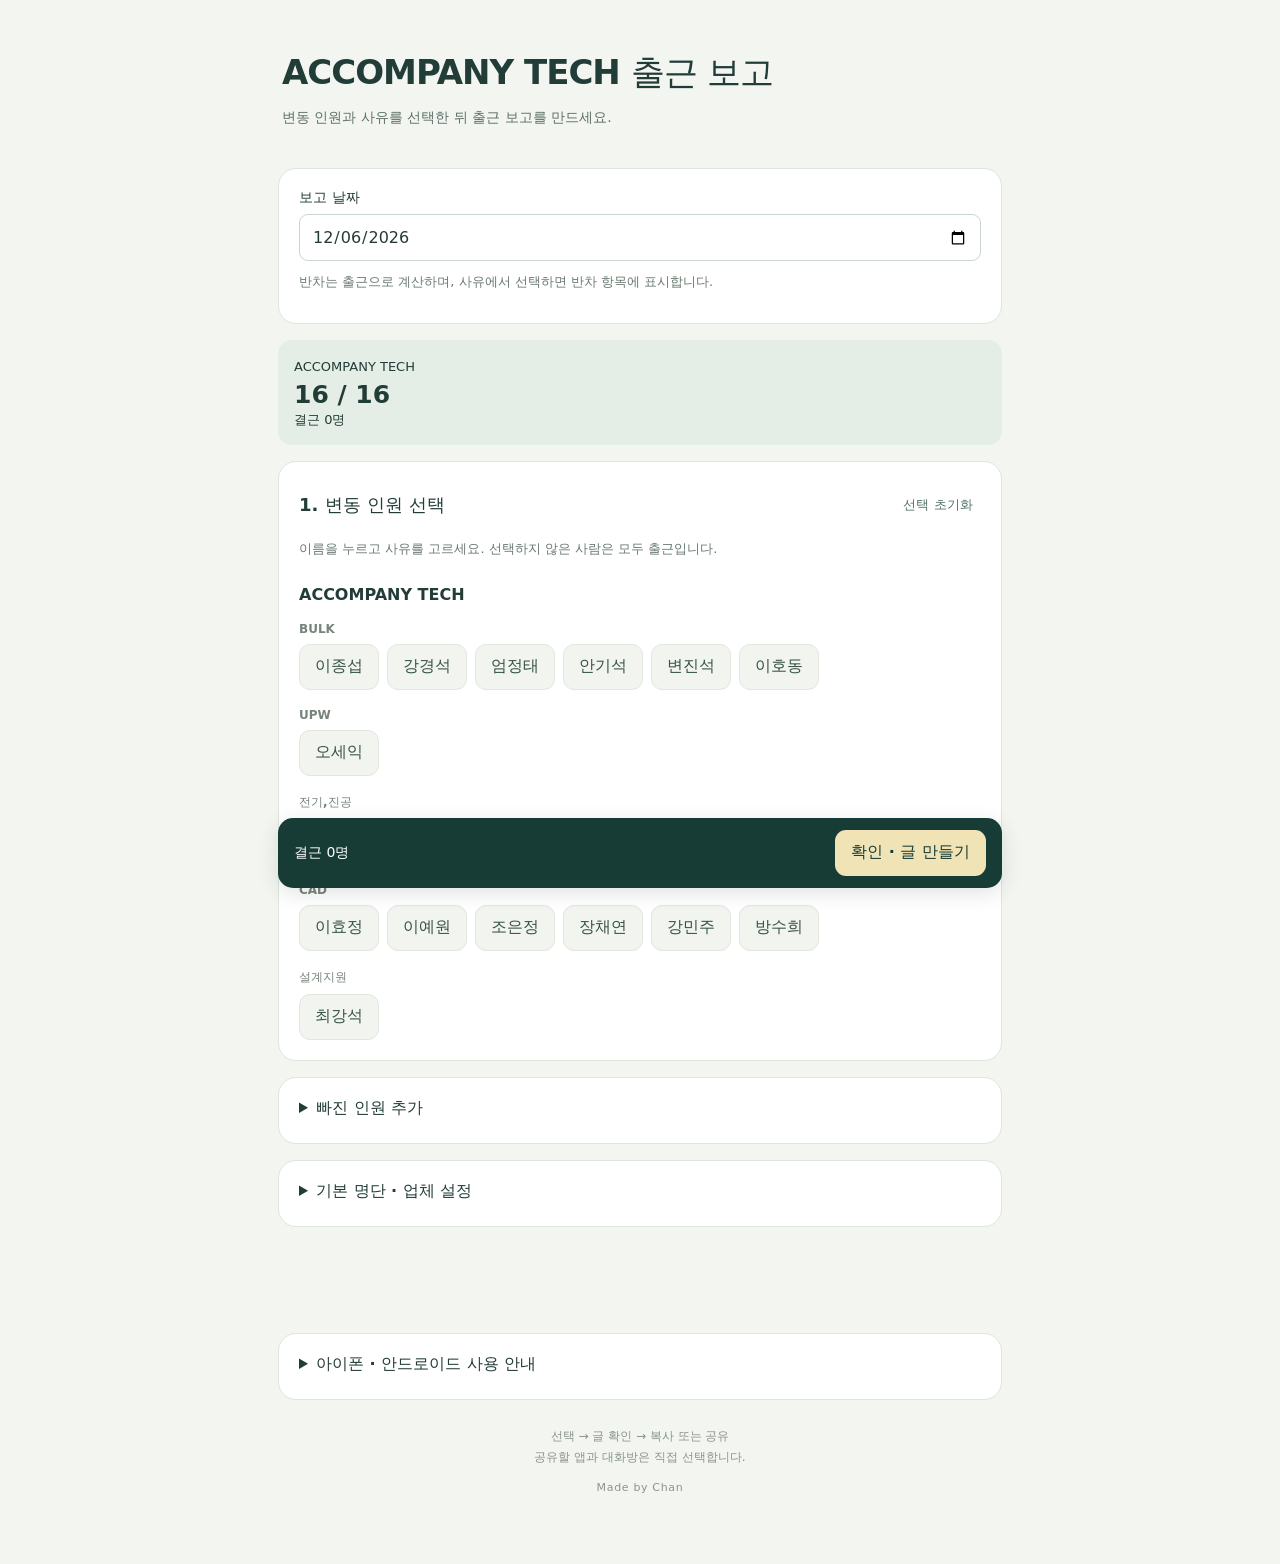
==== index.html @ 7233de6a "Create standalone ACCOMPANY TECH attendance report" ====
<!doctype html>
<html lang="ko"><head><meta charset="utf-8"><meta name="viewport" content="width=device-width,initial-scale=1,viewport-fit=cover"><meta name="color-scheme" content="light"><meta name="theme-color" content="#f3f5f1"><title>ACCOMPANY TECH 출근 보고</title><style>html,body{background:#f3f5f1;color:#223c38;color-scheme:only light}#startup{margin:16px 0;padding:16px;border:1px solid #d6b477;border-radius:12px;background:#fff5df;color:#634711;font:15px/1.7 system-ui,sans-serif}#startup a{display:inline-block;margin-top:8px;color:#194f43;text-decoration:underline}[hidden]{display:none!important}</style><link rel="stylesheet" href="style.css"><link rel="stylesheet" href="extras.css"></head>
<body><main>
<header><h1>ACCOMPANY TECH 출근 보고</h1><p>변동 인원과 사유를 선택한 뒤 출근 보고를 만드세요.</p></header>
<aside id="startup" role="status" aria-live="polite"><span id="startup-message">명단을 준비하고 있습니다. 오래 멈춰 있으면 다시 열기를 눌러주세요.</span><br><a id="startup-retry" href="?reload=1">다시 열기</a></aside>
<noscript><p>보고서를 작성하려면 브라우저의 JavaScript 실행을 허용한 뒤 다시 열어주세요.</p></noscript>
<script src="startup.js"></script>
<div id="notice" class="notice" role="status" hidden></div>
<section class="date-card"><label for="date">보고 날짜</label><input id="date" type="date" required><p class="hint">반차는 출근으로 계산하며, 사유에서 선택하면 반차 항목에 표시합니다.</p></section>
<div id="totals" class="totals" aria-live="polite"></div>
<section><div class="section-head"><h2>1. 변동 인원 선택</h2><button id="reset" class="text-button">선택 초기화</button></div><p class="hint">이름을 누르고 사유를 고르세요. 선택하지 않은 사람은 모두 출근입니다.</p><div id="roster"></div></section>
<details><summary>빠진 인원 추가</summary><form id="add-form"><div class="two"><div><label for="add-org">소속</label><select id="add-org"><option value="partner">ACCOMPANY TECH</option></select></div><div><label for="add-group">파트</label><select id="add-group"></select></div></div><label for="add-name">이름</label><input id="add-name" required maxlength="30" placeholder="이름 입력"><label class="check"><input id="add-new" type="checkbox">오늘 신규 입사자입니다</label><button type="submit" class="secondary">오늘 명단에 추가</button><p class="hint">오늘만 추가됩니다. 이후에도 포함하려면 아래 기본 명단에도 등록하세요.</p></form><div id="extra-list"></div></details>
<details id="settings"><summary>기본 명단 · 업체 설정</summary><p class="hint">파트 : 이름 이름 형식입니다. 변경 후 저장하세요. 퇴사자는 이름을 선택한 뒤 사유를 ‘퇴사’로 바꾸고 ‘퇴사 처리’를 누르면 오늘 보고에는 퇴사자로 남고 다음 보고부터 기본 명단에서 제외됩니다.</p><label for="company">업체명</label><input id="company"><label for="partner">기본 명단</label><textarea id="partner" rows="9"></textarea><p class="hint">2026년 10월 20일 기준: ACCOMPANY TECH 16명입니다.</p><button id="save" class="secondary">기본 설정 저장</button><p class="hint">기본 설정만 이 브라우저에 저장합니다. 매일의 결근 선택과 완성 글은 저장하지 않습니다. 페이지를 다시 열면 전원 출근으로 시작합니다.</p></details>
<div class="confirm-bar"><span id="selection-count">결근 0명</span><button id="generate">확인 · 글 만들기</button></div>
<section id="result" hidden><div class="section-head"><h2>2. 완성 글 확인</h2><span class="badge">직접 수정 가능</span></div><p id="stale" class="notice" hidden>명단이나 날짜가 변경되었습니다. ‘확인 · 글 만들기’를 다시 눌러주세요.</p><label for="output" class="hint">수정 내용까지 그대로 복사·공유됩니다.</label><textarea id="output" rows="24"></textarea><div class="actions"><button id="copy">텍스트 복사</button><button id="share" class="kakao">공유하기</button></div><p id="share-help" class="hint">휴대폰 공유 메뉴에서 카카오톡을 선택하세요. 카카오톡이 보이지 않으면 복사 후 붙여넣으세요.</p><div id="status" role="status" aria-live="polite"></div></section>
<details><summary>아이폰 · 안드로이드 사용 안내</summary><p class="hint">이 주소를 아이폰 Safari 또는 안드로이드 Chrome·삼성 인터넷에서 열어 사용하세요. 카카오톡 안에서 열었을 때 복사나 공유가 안 되면 휴대폰 기본 브라우저에서 다시 열어주세요.</p><p class="hint">자주 사용하면 브라우저 메뉴의 홈 화면 추가 기능으로 바로가기를 만들 수 있습니다. 기본 명단은 브라우저별로 저장되므로 같은 브라우저를 계속 사용하세요.</p></details>
<footer>선택 → 글 확인 → 복사 또는 공유<br>공유할 앱과 대화방은 직접 선택합니다.<small>Made by Chan</small></footer>
</main><script src="roster.js"></script><script src="app.js"></script></body></html>
---- style.css ----
:root{font-family:system-ui,-apple-system,'Malgun Gothic',sans-serif;color:#223c38;background:#f3f5f1;font-synthesis:none}*{box-sizing:border-box}body{margin:0}main{max-width:760px;margin:auto;padding:30px 18px 40px}header{padding:10px 4px 14px}.eyebrow{font-size:11px;letter-spacing:2px;color:#58746c;font-weight:700}h1{font-size:clamp(25px,5vw,34px);letter-spacing:-1px;margin:10px 0}p{line-height:1.6;margin:10px 0}header p{color:#5e7069;font-size:14px}section,details{background:white;border:1px solid #dde5dd;border-radius:18px;padding:20px;margin-top:16px}h2{font-size:18px;margin:0}h3{font-size:16px;margin:24px 0 12px}.hint{color:#697970;font-size:13px;line-height:1.7}.date-card label{margin-top:0}.totals{display:grid;grid-template-columns:1fr;gap:12px;margin-top:16px}.total{background:#e5eee6;border-radius:14px;padding:16px}.total strong{display:block;font-size:25px;margin-top:5px}.total span{font-size:13px}.section-head{display:flex;align-items:center;justify-content:space-between;gap:8px}button,input,select,textarea{font:inherit}button{border:0;border-radius:11px;min-height:46px;padding:11px 16px;background:#214f43;color:white;font-weight:650;cursor:pointer}button:disabled{opacity:.4;cursor:default}button:focus-visible,input:focus-visible,textarea:focus-visible,select:focus-visible,summary:focus-visible{outline:3px solid #c08028;outline-offset:3px}button.secondary{background:#e8efe8;color:#254738}.text-button{background:transparent;color:#527268;font-size:13px;padding:8px}.group-label{margin:18px 0 8px;font-size:12px;font-weight:700;color:#778479}.names{display:flex;flex-wrap:wrap;gap:8px}.person{background:#f1f4ef;border:1px solid #e1e7de;color:#385344;padding:9px 15px;min-width:73px}.person[aria-pressed=true]{background:#fff0dd;border-color:#cb954a;color:#805615}.absence{margin-top:10px;border-left:3px solid #d9ad68;padding:8px 12px;background:#fffaf3;border-radius:5px}.absence label{font-size:13px;margin-top:3px}.absence select{margin:6px 0}.absence input{margin-top:6px}label{display:block;margin:16px 0 7px;font-size:14px;font-weight:600}input:not([type=checkbox]),select,textarea{display:block;width:100%;min-width:0;max-width:100%;border:1px solid #cbd7cd;border-radius:9px;background:white;color:#273c30;padding:12px;font-size:16px}textarea{resize:vertical;line-height:1.65;font-size:16px}.check{display:flex;align-items:center;gap:9px;line-height:1.5}.check input{width:20px;height:20px}.two{display:grid;grid-template-columns:1fr 1fr;gap:12px}summary{font-weight:650;cursor:pointer;min-height:25px}.confirm-bar{position:sticky;bottom:max(12px,env(safe-area-inset-bottom));z-index:1;display:flex;align-items:center;justify-content:space-between;gap:10px;background:#173c36;color:white;margin-top:20px;border-radius:15px;padding:12px 16px;box-shadow:0 5px 20px #14281b22}.confirm-bar span{font-size:14px}.confirm-bar button{background:#f0e4b7;color:#173c36}.actions{display:grid;grid-template-columns:1fr 1fr;gap:10px;margin-top:16px}.kakao{background:#fee500;color:#30291b}.notice{padding:13px 16px;background:#fff1d9;color:#755217;border-radius:12px;font-size:13px;line-height:1.7}.badge{font-size:11px;color:#5c7968;white-space:nowrap}#status{font-size:14px;line-height:1.6;color:#215c45;margin-top:12px}footer{text-align:center;color:#89958c;font-size:12px;line-height:1.8;padding:26px 0}#extra-list button{margin-left:8px;background:transparent;color:#8e493c;font-size:13px}#extra-list p{font-size:13px}#result{scroll-margin-top:12px}#output{min-height:420px}[hidden]{display:none!important}@media(max-width:390px){main{padding:20px 12px 30px}section,details{padding:16px}.person{min-width:67px;padding:9px 12px}.confirm-bar{padding:10px}.confirm-bar span{font-size:12px}}
---- extras.css ----
footer small {
  display: block;
  margin-top: 9px;
  font-size: 11px;
  letter-spacing: .06em;
}

.danger {
  background: #9c3f32;
}

.person.retired {
  background: #f2e9e7;
  border-color: #d8b8b2;
  color: #7d4138;
}

.absence button {
  width: 100%;
  margin-top: 10px;
}
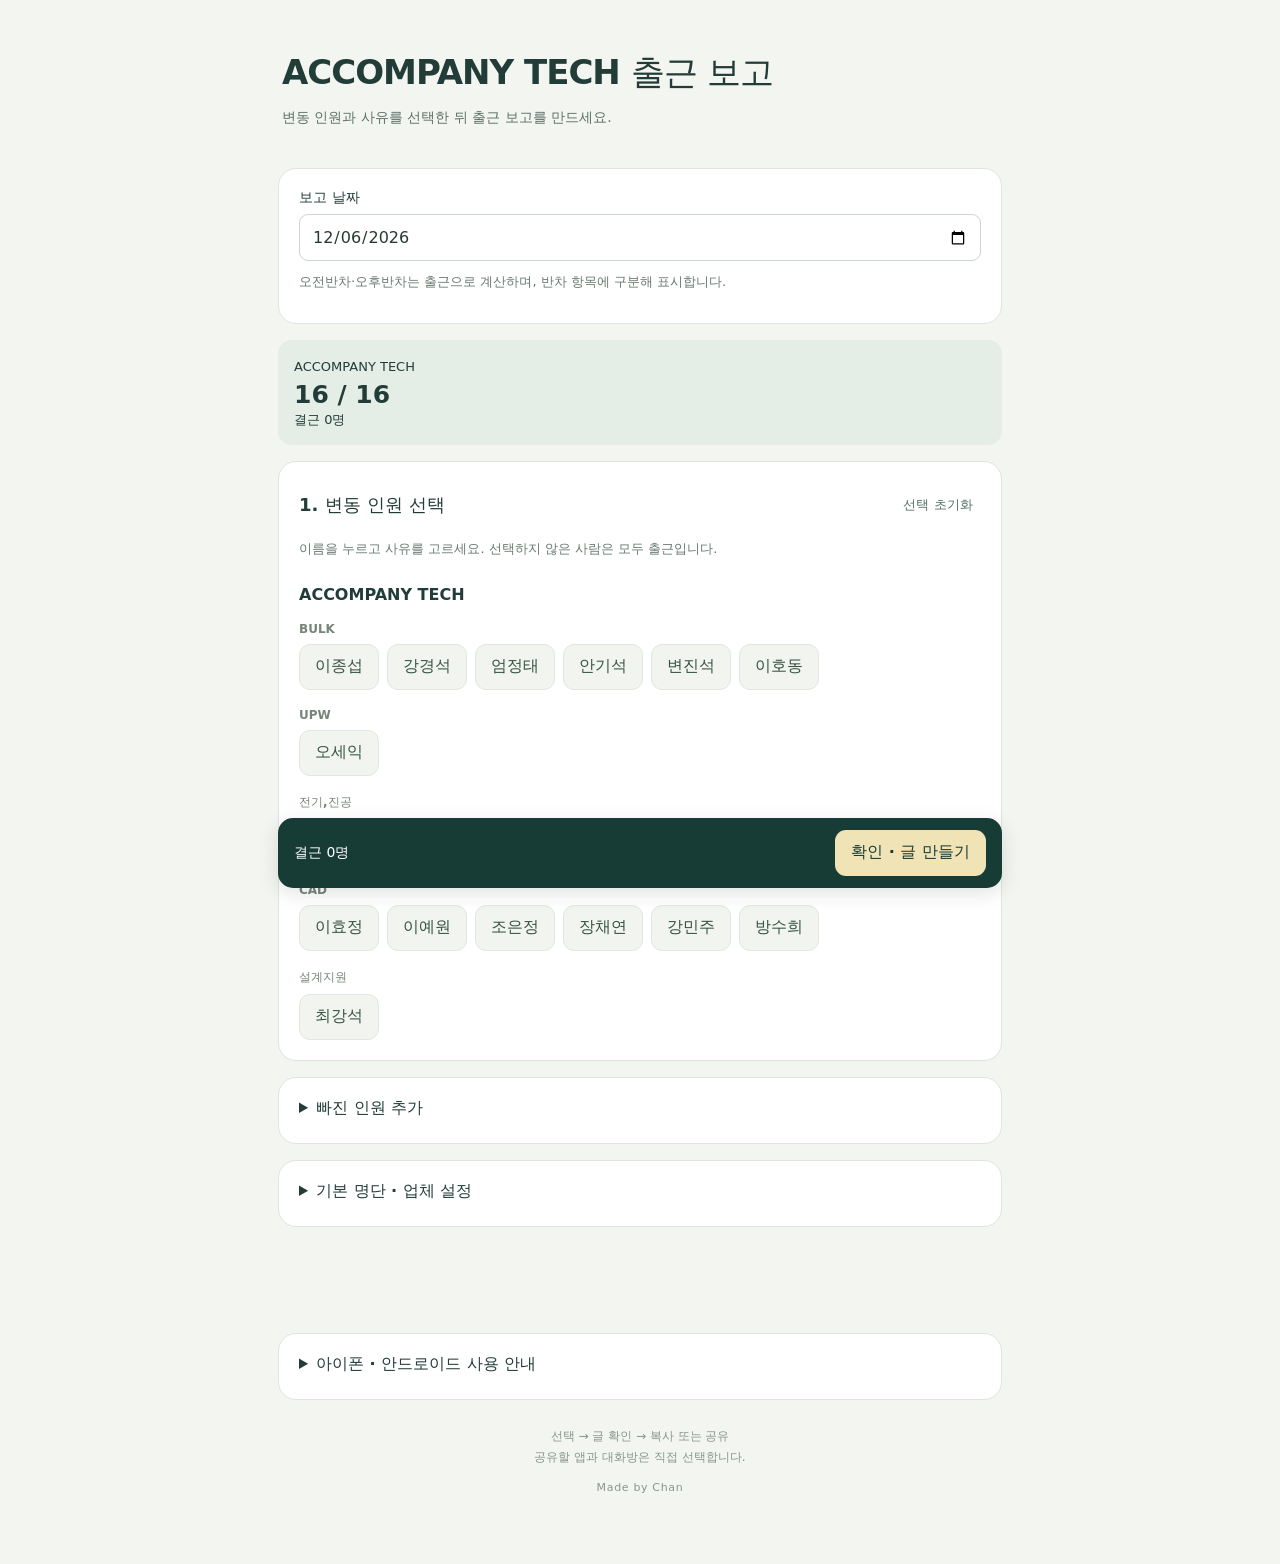
==== commit 812d40d9: "Split half-day leave and make mobile sharing failures recoverable" ====
--- a/index.html
+++ b/index.html
@@ -6,13 +6,13 @@
 <noscript><p>보고서를 작성하려면 브라우저의 JavaScript 실행을 허용한 뒤 다시 열어주세요.</p></noscript>
 <script src="startup.js"></script>
 <div id="notice" class="notice" role="status" hidden></div>
-<section class="date-card"><label for="date">보고 날짜</label><input id="date" type="date" required><p class="hint">반차는 출근으로 계산하며, 사유에서 선택하면 반차 항목에 표시합니다.</p></section>
+<section class="date-card"><label for="date">보고 날짜</label><input id="date" type="date" required><p class="hint">오전반차·오후반차는 출근으로 계산하며, 반차 항목에 구분해 표시합니다.</p></section>
 <div id="totals" class="totals" aria-live="polite"></div>
 <section><div class="section-head"><h2>1. 변동 인원 선택</h2><button id="reset" class="text-button">선택 초기화</button></div><p class="hint">이름을 누르고 사유를 고르세요. 선택하지 않은 사람은 모두 출근입니다.</p><div id="roster"></div></section>
 <details><summary>빠진 인원 추가</summary><form id="add-form"><div class="two"><div><label for="add-org">소속</label><select id="add-org"><option value="partner">ACCOMPANY TECH</option></select></div><div><label for="add-group">파트</label><select id="add-group"></select></div></div><label for="add-name">이름</label><input id="add-name" required maxlength="30" placeholder="이름 입력"><label class="check"><input id="add-new" type="checkbox">오늘 신규 입사자입니다</label><button type="submit" class="secondary">오늘 명단에 추가</button><p class="hint">오늘만 추가됩니다. 이후에도 포함하려면 아래 기본 명단에도 등록하세요.</p></form><div id="extra-list"></div></details>
 <details id="settings"><summary>기본 명단 · 업체 설정</summary><p class="hint">파트 : 이름 이름 형식입니다. 변경 후 저장하세요. 퇴사자는 이름을 선택한 뒤 사유를 ‘퇴사’로 바꾸고 ‘퇴사 처리’를 누르면 오늘 보고에는 퇴사자로 남고 다음 보고부터 기본 명단에서 제외됩니다.</p><label for="company">업체명</label><input id="company"><label for="partner">기본 명단</label><textarea id="partner" rows="9"></textarea><p class="hint">2026년 10월 20일 기준: ACCOMPANY TECH 16명입니다.</p><button id="save" class="secondary">기본 설정 저장</button><p class="hint">기본 설정만 이 브라우저에 저장합니다. 매일의 결근 선택과 완성 글은 저장하지 않습니다. 페이지를 다시 열면 전원 출근으로 시작합니다.</p></details>
 <div class="confirm-bar"><span id="selection-count">결근 0명</span><button id="generate">확인 · 글 만들기</button></div>
-<section id="result" hidden><div class="section-head"><h2>2. 완성 글 확인</h2><span class="badge">직접 수정 가능</span></div><p id="stale" class="notice" hidden>명단이나 날짜가 변경되었습니다. ‘확인 · 글 만들기’를 다시 눌러주세요.</p><label for="output" class="hint">수정 내용까지 그대로 복사·공유됩니다.</label><textarea id="output" rows="24"></textarea><div class="actions"><button id="copy">텍스트 복사</button><button id="share" class="kakao">공유하기</button></div><p id="share-help" class="hint">휴대폰 공유 메뉴에서 카카오톡을 선택하세요. 카카오톡이 보이지 않으면 복사 후 붙여넣으세요.</p><div id="status" role="status" aria-live="polite"></div></section>
+<section id="result" hidden><div class="section-head"><h2>2. 완성 글 확인</h2><span class="badge">직접 수정 가능</span></div><p id="stale" class="notice" hidden>명단이나 날짜가 변경되었습니다. ‘확인 · 글 만들기’를 다시 눌러주세요.</p><label for="output" class="hint">수정 내용까지 그대로 복사·공유됩니다.</label><textarea id="output" rows="24"></textarea><div id="share-feedback" class="notice" hidden><p id="share-message" role="status" aria-live="polite"></p><button id="share-copy" type="button" class="secondary">복사해서 카카오톡에 붙여넣기</button><p class="hint">앱에서 공유창을 지원하지 않으면 복사를 이용하세요. 공유 메뉴는 Chrome에서 다시 시도할 수 있습니다.</p></div><div class="actions"><button id="copy">텍스트 복사</button><button id="share" class="kakao">공유하기</button></div><p id="share-help" class="hint">휴대폰 공유 메뉴에서 카카오톡을 선택하세요. 카카오톡이 보이지 않으면 복사 후 붙여넣으세요.</p><div id="status" role="status" aria-live="polite"></div></section>
 <details><summary>아이폰 · 안드로이드 사용 안내</summary><p class="hint">이 주소를 아이폰 Safari 또는 안드로이드 Chrome·삼성 인터넷에서 열어 사용하세요. 카카오톡 안에서 열었을 때 복사나 공유가 안 되면 휴대폰 기본 브라우저에서 다시 열어주세요.</p><p class="hint">자주 사용하면 브라우저 메뉴의 홈 화면 추가 기능으로 바로가기를 만들 수 있습니다. 기본 명단은 브라우저별로 저장되므로 같은 브라우저를 계속 사용하세요.</p></details>
 <footer>선택 → 글 확인 → 복사 또는 공유<br>공유할 앱과 대화방은 직접 선택합니다.<small>Made by Chan</small></footer>
 </main><script src="roster.js"></script><script src="app.js"></script></body></html>
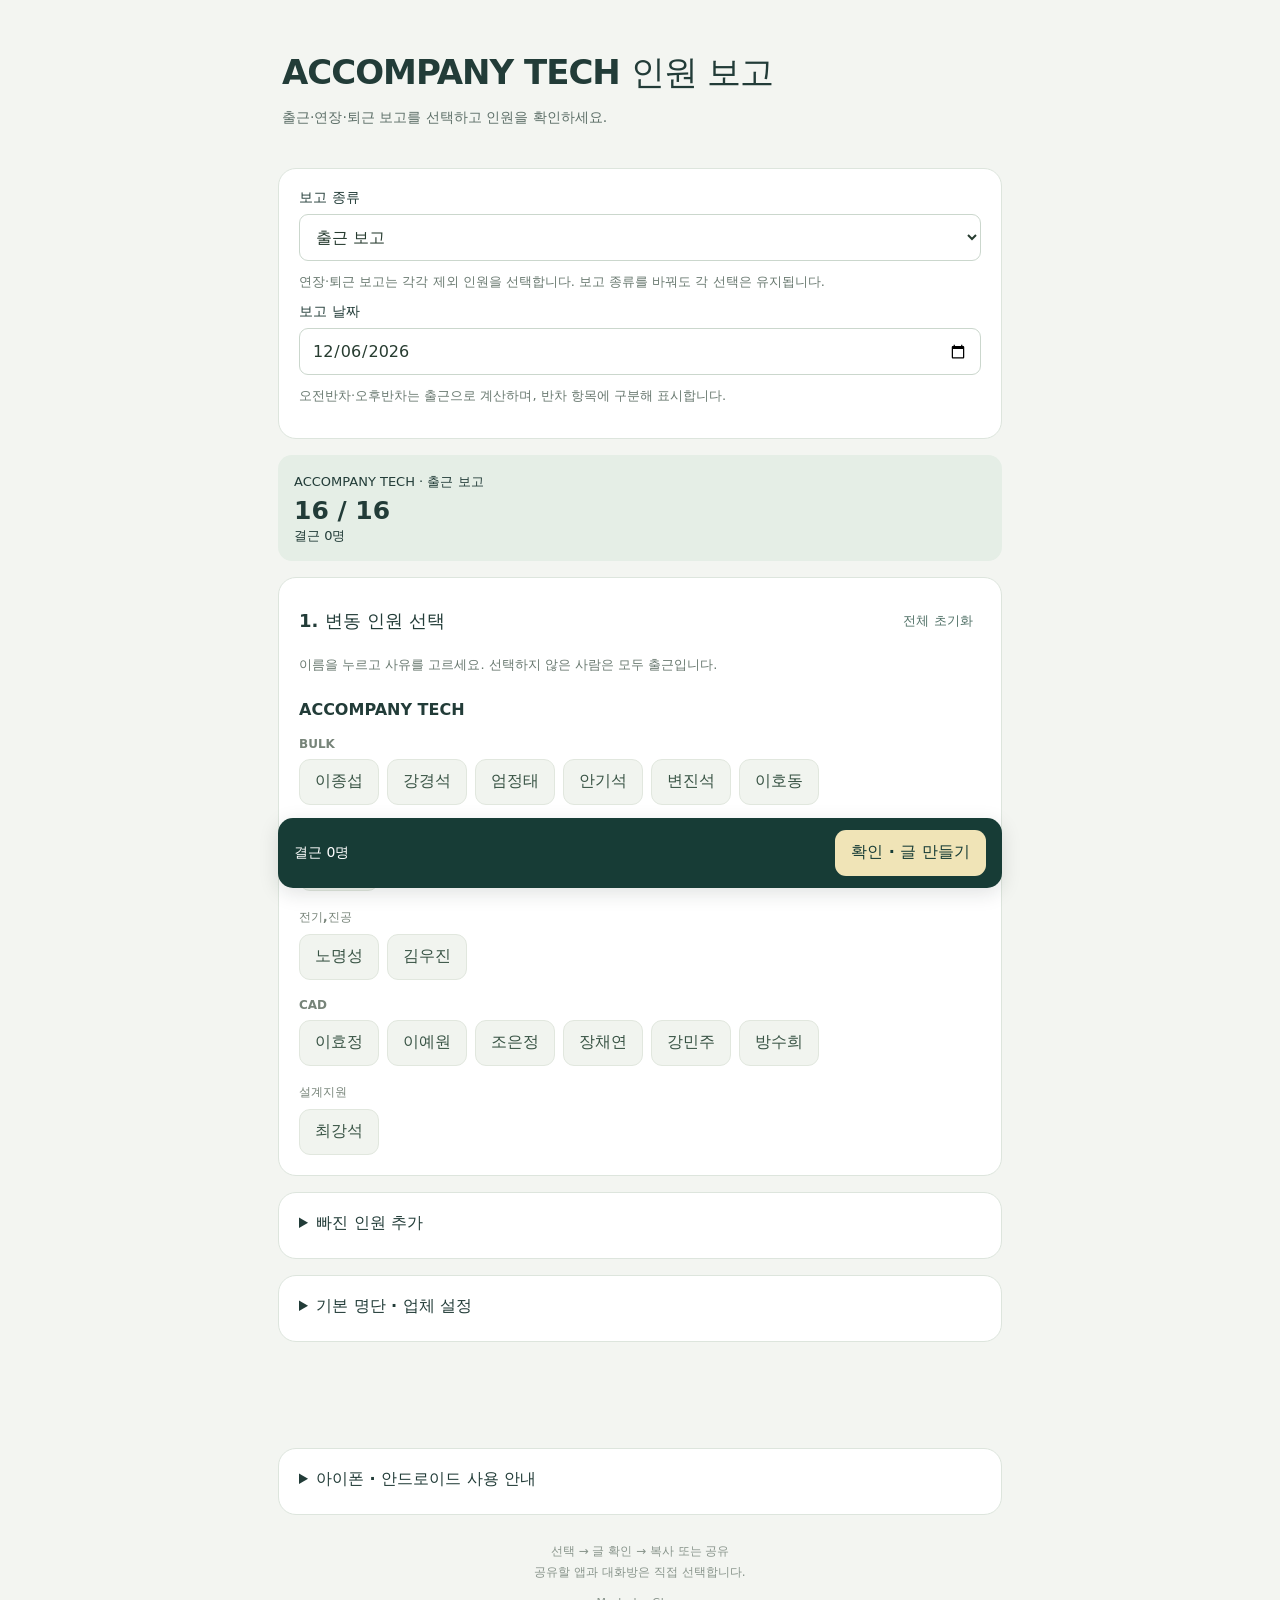
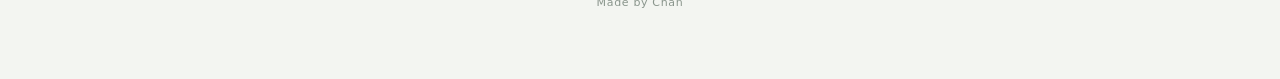
==== commit ff634861: "Add attendance, overtime and departure report selection" ====
--- a/index.html
+++ b/index.html
@@ -1,16 +1,16 @@
 <!doctype html>
-<html lang="ko"><head><meta charset="utf-8"><meta name="viewport" content="width=device-width,initial-scale=1,viewport-fit=cover"><meta name="color-scheme" content="light"><meta name="theme-color" content="#f3f5f1"><title>ACCOMPANY TECH 출근 보고</title><style>html,body{background:#f3f5f1;color:#223c38;color-scheme:only light}#startup{margin:16px 0;padding:16px;border:1px solid #d6b477;border-radius:12px;background:#fff5df;color:#634711;font:15px/1.7 system-ui,sans-serif}#startup a{display:inline-block;margin-top:8px;color:#194f43;text-decoration:underline}[hidden]{display:none!important}</style><link rel="stylesheet" href="style.css"><link rel="stylesheet" href="extras.css"></head>
+<html lang="ko"><head><meta charset="utf-8"><meta name="viewport" content="width=device-width,initial-scale=1,viewport-fit=cover"><meta name="color-scheme" content="light"><meta name="theme-color" content="#f3f5f1"><title>ACCOMPANY TECH 인원 보고</title><style>html,body{background:#f3f5f1;color:#223c38;color-scheme:only light}#startup{margin:16px 0;padding:16px;border:1px solid #d6b477;border-radius:12px;background:#fff5df;color:#634711;font:15px/1.7 system-ui,sans-serif}#startup a{display:inline-block;margin-top:8px;color:#194f43;text-decoration:underline}[hidden]{display:none!important}</style><link rel="stylesheet" href="style.css"><link rel="stylesheet" href="extras.css"></head>
 <body><main>
-<header><h1>ACCOMPANY TECH 출근 보고</h1><p>변동 인원과 사유를 선택한 뒤 출근 보고를 만드세요.</p></header>
+<header><h1>ACCOMPANY TECH 인원 보고</h1><p>출근·연장·퇴근 보고를 선택하고 인원을 확인하세요.</p></header>
 <aside id="startup" role="status" aria-live="polite"><span id="startup-message">명단을 준비하고 있습니다. 오래 멈춰 있으면 다시 열기를 눌러주세요.</span><br><a id="startup-retry" href="?reload=1">다시 열기</a></aside>
 <noscript><p>보고서를 작성하려면 브라우저의 JavaScript 실행을 허용한 뒤 다시 열어주세요.</p></noscript>
 <script src="startup.js"></script>
 <div id="notice" class="notice" role="status" hidden></div>
-<section class="date-card"><label for="date">보고 날짜</label><input id="date" type="date" required><p class="hint">오전반차·오후반차는 출근으로 계산하며, 반차 항목에 구분해 표시합니다.</p></section>
+<section class="date-card"><label for="report-type">보고 종류</label><select id="report-type"><option value="출근 보고">출근 보고</option><option value="연장 보고">연장 보고</option><option value="퇴근 보고">퇴근 보고</option></select><p class="hint">연장·퇴근 보고는 각각 제외 인원을 선택합니다. 보고 종류를 바꿔도 각 선택은 유지됩니다.</p><label for="date">보고 날짜</label><input id="date" type="date" required><p class="hint">오전반차·오후반차는 출근으로 계산하며, 반차 항목에 구분해 표시합니다.</p></section>
 <div id="totals" class="totals" aria-live="polite"></div>
-<section><div class="section-head"><h2>1. 변동 인원 선택</h2><button id="reset" class="text-button">선택 초기화</button></div><p class="hint">이름을 누르고 사유를 고르세요. 선택하지 않은 사람은 모두 출근입니다.</p><div id="roster"></div></section>
+<section><div class="section-head"><h2 id="roster-title">1. 변동 인원 선택</h2><button id="reset" class="text-button">선택 초기화</button></div><p id="roster-help" class="hint">이름을 누르고 사유를 고르세요. 선택하지 않은 사람은 모두 출근입니다.</p><button id="copy-overtime" type="button" class="secondary" hidden>연장 보고 인원 가져오기</button><div id="roster"></div></section>
 <details><summary>빠진 인원 추가</summary><form id="add-form"><div class="two"><div><label for="add-org">소속</label><select id="add-org"><option value="partner">ACCOMPANY TECH</option></select></div><div><label for="add-group">파트</label><select id="add-group"></select></div></div><label for="add-name">이름</label><input id="add-name" required maxlength="30" placeholder="이름 입력"><label class="check"><input id="add-new" type="checkbox">오늘 신규 입사자입니다</label><button type="submit" class="secondary">오늘 명단에 추가</button><p class="hint">오늘만 추가됩니다. 이후에도 포함하려면 아래 기본 명단에도 등록하세요.</p></form><div id="extra-list"></div></details>
-<details id="settings"><summary>기본 명단 · 업체 설정</summary><p class="hint">파트 : 이름 이름 형식입니다. 변경 후 저장하세요. 퇴사자는 이름을 선택한 뒤 사유를 ‘퇴사’로 바꾸고 ‘퇴사 처리’를 누르면 오늘 보고에는 퇴사자로 남고 다음 보고부터 기본 명단에서 제외됩니다.</p><label for="company">업체명</label><input id="company"><label for="partner">기본 명단</label><textarea id="partner" rows="9"></textarea><p class="hint">2026년 10월 20일 기준: ACCOMPANY TECH 16명입니다.</p><button id="save" class="secondary">기본 설정 저장</button><p class="hint">기본 설정만 이 브라우저에 저장합니다. 매일의 결근 선택과 완성 글은 저장하지 않습니다. 페이지를 다시 열면 전원 출근으로 시작합니다.</p></details>
+<details id="settings"><summary>기본 명단 · 업체 설정</summary><p class="hint">파트 : 이름 이름 형식입니다. 변경 후 저장하세요. 퇴사자는 이름을 선택한 뒤 사유를 ‘퇴사’로 바꾸고 ‘퇴사 처리’를 누르면 오늘 보고에는 퇴사자로 남고 다음 보고부터 기본 명단에서 제외됩니다.</p><label for="company">업체명</label><input id="company"><label for="partner">기본 명단</label><textarea id="partner" rows="9"></textarea><p class="hint">2026년 10월 20일 기준: ACCOMPANY TECH 16명입니다.</p><button id="save" class="secondary">기본 설정 저장</button><p class="hint">기본 설정만 이 브라우저에 저장합니다. 매일의 출근 상태, 보고별 제외 인원과 완성 글은 저장하지 않습니다. 페이지를 다시 열면 출근 보고·전원 출근으로 시작합니다.</p></details>
 <div class="confirm-bar"><span id="selection-count">결근 0명</span><button id="generate">확인 · 글 만들기</button></div>
 <section id="result" hidden><div class="section-head"><h2>2. 완성 글 확인</h2><span class="badge">직접 수정 가능</span></div><p id="stale" class="notice" hidden>명단이나 날짜가 변경되었습니다. ‘확인 · 글 만들기’를 다시 눌러주세요.</p><label for="output" class="hint">수정 내용까지 그대로 복사·공유됩니다.</label><textarea id="output" rows="24"></textarea><div id="share-feedback" class="notice" hidden><p id="share-message" role="status" aria-live="polite"></p><button id="share-copy" type="button" class="secondary">복사해서 카카오톡에 붙여넣기</button><p class="hint">앱에서 공유창을 지원하지 않으면 복사를 이용하세요. 공유 메뉴는 Chrome에서 다시 시도할 수 있습니다.</p></div><div class="actions"><button id="copy">텍스트 복사</button><button id="share" class="kakao">공유하기</button></div><p id="share-help" class="hint">휴대폰 공유 메뉴에서 카카오톡을 선택하세요. 카카오톡이 보이지 않으면 복사 후 붙여넣으세요.</p><div id="status" role="status" aria-live="polite"></div></section>
 <details><summary>아이폰 · 안드로이드 사용 안내</summary><p class="hint">이 주소를 아이폰 Safari 또는 안드로이드 Chrome·삼성 인터넷에서 열어 사용하세요. 카카오톡 안에서 열었을 때 복사나 공유가 안 되면 휴대폰 기본 브라우저에서 다시 열어주세요.</p><p class="hint">자주 사용하면 브라우저 메뉴의 홈 화면 추가 기능으로 바로가기를 만들 수 있습니다. 기본 명단은 브라우저별로 저장되므로 같은 브라우저를 계속 사용하세요.</p></details>
